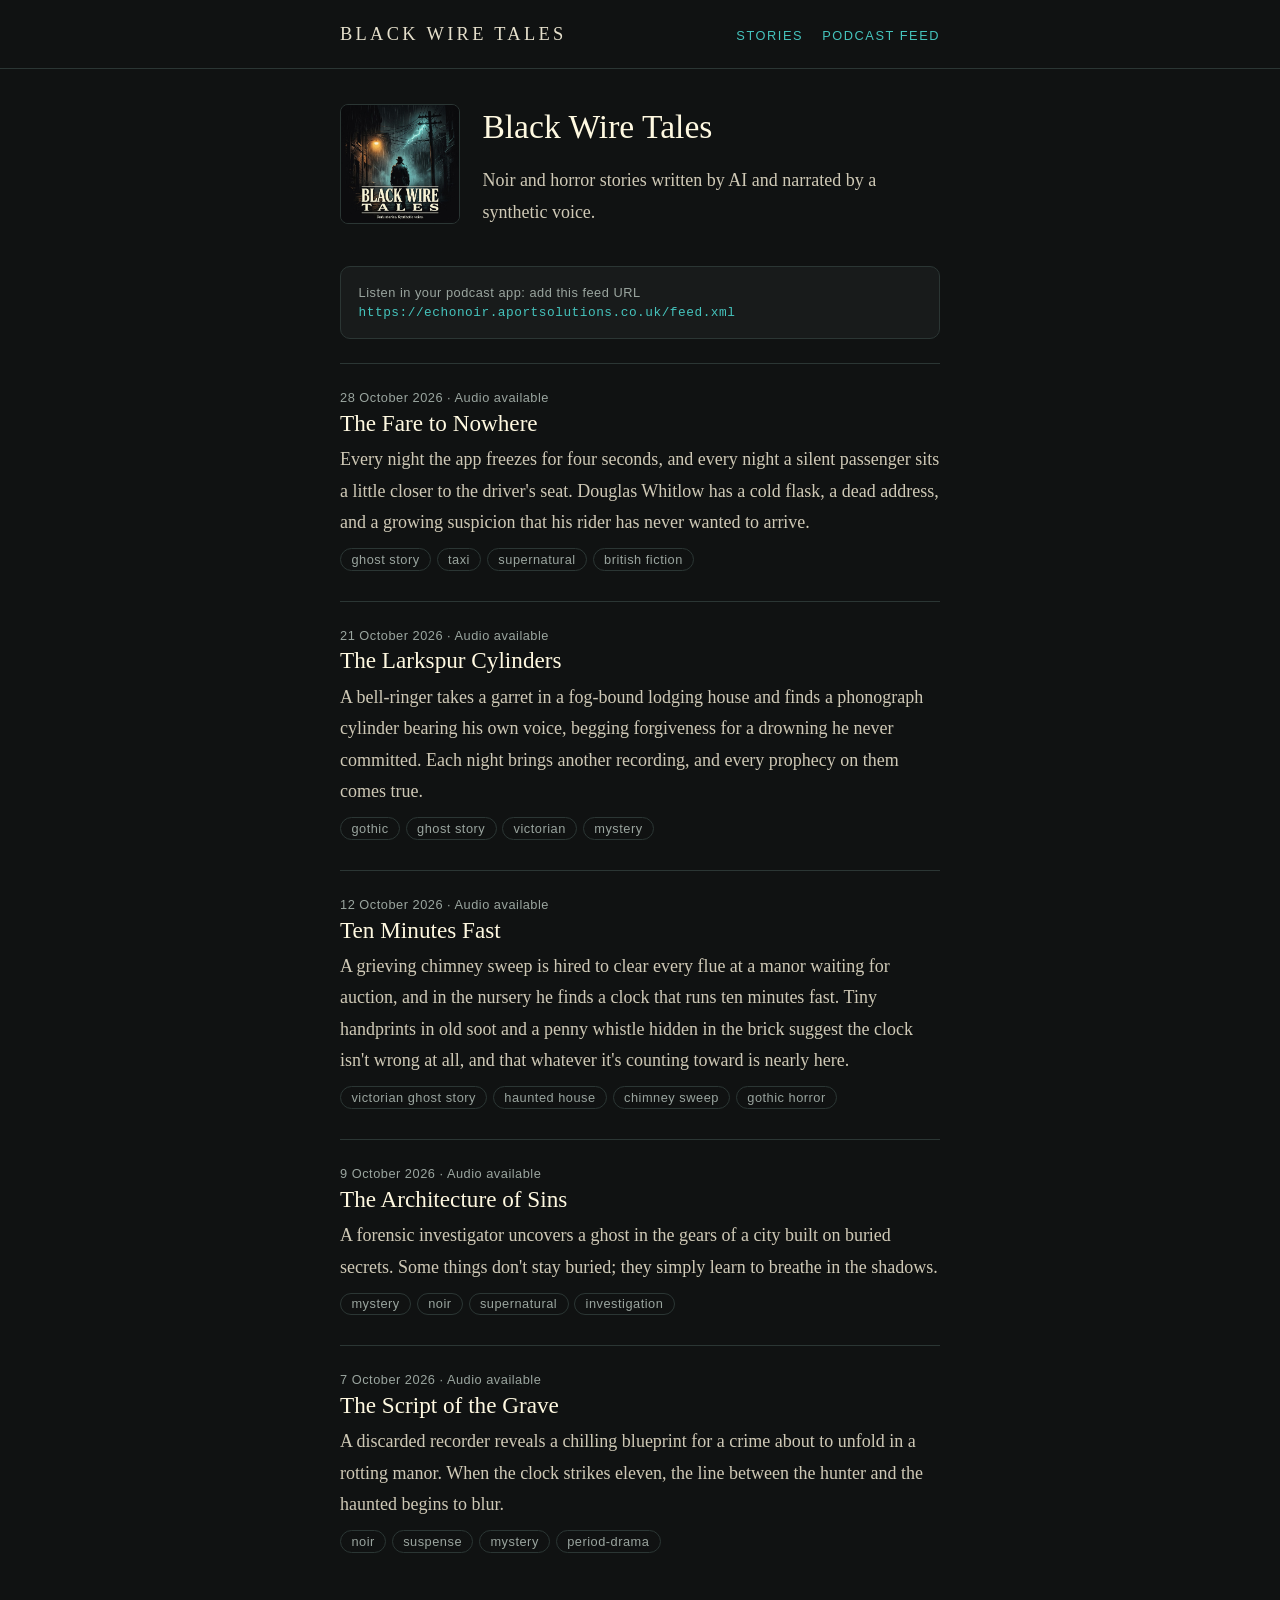
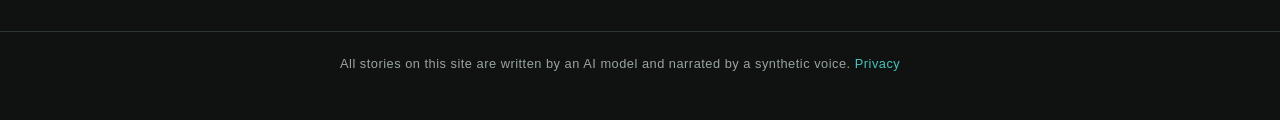
==== index.html @ 27f3968e "Publish" ====
<!doctype html>
<html lang="en-gb">
<head>
<meta charset="utf-8">
<meta name="viewport" content="width=device-width,initial-scale=1">
<meta name="theme-color" content="#101212">
<title>Black Wire Tales</title>
<meta name="description" content="Noir and horror stories written by AI and narrated by a synthetic voice.">
<meta property="og:title" content="Black Wire Tales">
<meta property="og:description" content="Noir and horror stories written by AI and narrated by a synthetic voice.">
<meta property="og:type" content="website">
<meta property="og:url" content="https://echonoir.aportsolutions.co.uk/">
<meta property="og:image" content="https://echonoir.aportsolutions.co.uk/cover.jpg">
<link rel="canonical" href="https://echonoir.aportsolutions.co.uk/">
<link rel="alternate" type="application/rss+xml" title="Black Wire Tales stories" href="blog.xml">
<link rel="alternate" type="application/rss+xml" title="Black Wire Tales podcast" href="feed.xml">
<link rel="stylesheet" href="style.css">
</head>
<body>
<header class="site"><div class="wrap">
<a class="brand" href="index.html">Black Wire Tales</a>
<nav><a href="index.html">Stories</a><a href="feed.xml">Podcast feed</a></nav>
</div></header>
<main class="wrap">
<section class="hero"><div class="herobox"><img src="cover.jpg" alt="Black Wire Tales cover art"><div>
<h1>Black Wire Tales</h1>
<p>Noir and horror stories written by AI and narrated by a synthetic voice.</p>
</div></div>
<div class="subscribe small">Listen in your podcast app: add this feed URL<br><code>https://echonoir.aportsolutions.co.uk/feed.xml</code></div>
</section>
<div class="card"><div class="meta">28 October 2026 &middot; Audio available</div><h2><a href="stories/2026-10-21-the-fare-to-nowhere/index.html">The Fare to Nowhere</a></h2><p>Every night the app freezes for four seconds, and every night a silent passenger sits a little closer to the driver&#x27;s seat. Douglas Whitlow has a cold flask, a dead address, and a growing suspicion that his rider has never wanted to arrive.</p><div class="tags"><span>ghost story</span><span>taxi</span><span>supernatural</span><span>british fiction</span></div></div>
<div class="card"><div class="meta">21 October 2026 &middot; Audio available</div><h2><a href="stories/2026-10-20-the-larkspur-cylinders/index.html">The Larkspur Cylinders</a></h2><p>A bell-ringer takes a garret in a fog-bound lodging house and finds a phonograph cylinder bearing his own voice, begging forgiveness for a drowning he never committed. Each night brings another recording, and every prophecy on them comes true.</p><div class="tags"><span>gothic</span><span>ghost story</span><span>victorian</span><span>mystery</span></div></div>
<div class="card"><div class="meta">12 October 2026 &middot; Audio available</div><h2><a href="stories/2026-10-12-ten-minutes-fast/index.html">Ten Minutes Fast</a></h2><p>A grieving chimney sweep is hired to clear every flue at a manor waiting for auction, and in the nursery he finds a clock that runs ten minutes fast. Tiny handprints in old soot and a penny whistle hidden in the brick suggest the clock isn&#x27;t wrong at all, and that whatever it&#x27;s counting toward is nearly here.</p><div class="tags"><span>victorian ghost story</span><span>haunted house</span><span>chimney sweep</span><span>gothic horror</span></div></div>
<div class="card"><div class="meta">9 October 2026 &middot; Audio available</div><h2><a href="stories/2026-10-07-the-architecture-of-sins/index.html">The Architecture of Sins</a></h2><p>A forensic investigator uncovers a ghost in the gears of a city built on buried secrets. Some things don&#x27;t stay buried; they simply learn to breathe in the shadows.</p><div class="tags"><span>mystery</span><span>noir</span><span>supernatural</span><span>investigation</span></div></div>
<div class="card"><div class="meta">7 October 2026 &middot; Audio available</div><h2><a href="stories/2026-10-05-the-script-of-the-grave/index.html">The Script of the Grave</a></h2><p>A discarded recorder reveals a chilling blueprint for a crime about to unfold in a rotting manor. When the clock strikes eleven, the line between the hunter and the haunted begins to blur.</p><div class="tags"><span>noir</span><span>suspense</span><span>mystery</span><span>period-drama</span></div></div>
</main>
<footer class="site"><div class="wrap small">All stories on this site are written by an AI model and narrated by a synthetic voice. <a href="privacy.html">Privacy</a></div></footer>
</body>
</html>
---- style.css ----
:root{--bg:#101212;--panel:#181b1b;--text:#e6e0cc;--head:#fff9e1;--soft:#cfc9b6;--muted:#9aa59f;--accent:#45c4bd;--glow:#e8b872;--line:#2b3634}
*{box-sizing:border-box}
html{color-scheme:dark}
body{margin:0;background:var(--bg);color:var(--text);font:18px/1.75 Georgia,"Iowan Old Style","Times New Roman",serif;
-webkit-text-size-adjust:100%}
a{color:var(--accent);text-decoration:none}
a:hover{text-decoration:underline}
.wrap{max-width:40rem;margin:0 auto;padding:0 1.25rem}
header.site{border-bottom:1px solid var(--line);padding:1.1rem 0;margin-bottom:2.2rem}
header.site .wrap{display:flex;justify-content:space-between;align-items:baseline;gap:1rem;flex-wrap:wrap}
header.site .brand{font-size:1.15rem;letter-spacing:.18em;text-transform:uppercase;color:var(--text)}
header.site nav a{margin-left:1.2rem;font:0.8rem/1 -apple-system,"Helvetica Neue",Arial,sans-serif;letter-spacing:.12em;text-transform:uppercase}
h1,h2{color:var(--head)}
h1{font-size:2.1rem;line-height:1.2;margin:.2rem 0 .6rem;font-weight:normal}
.card h2 a{color:var(--head)}.card h2 a:hover{color:var(--accent);text-decoration:none}
.herobox{display:flex;gap:1.4rem;align-items:flex-start}.herobox img{width:7.5rem;height:7.5rem;object-fit:cover;border-radius:8px;border:1px solid var(--line);flex:none}
.meta,.tags,.small{font:0.8rem/1.5 -apple-system,"Helvetica Neue",Arial,sans-serif;color:var(--muted);letter-spacing:.04em}
.lede{font-style:italic;color:var(--soft);margin:1rem 0 1.4rem}
.tags span{display:inline-block;border:1px solid var(--line);border-radius:999px;padding:.05rem .65rem;margin:0 .35rem .35rem 0}
.player{background:var(--panel);border:1px solid var(--line);border-radius:10px;padding:.9rem 1rem;margin:1.4rem 0 2rem}
.player audio{width:100%;margin-top:.5rem}
article p{margin:0 0 1.15em}
article .body p:first-child::first-letter{float:left;font-size:3.3rem;line-height:.9;padding:.25rem .5rem 0 0;color:var(--glow)}
.break{text-align:center;color:var(--glow);letter-spacing:.7em;margin:1.8rem 0}
.disclosure{border-top:1px solid var(--line);margin-top:2.6rem;padding-top:1rem}
.pager{display:flex;justify-content:space-between;gap:1rem;margin:2rem 0;font:0.9rem/1.4 -apple-system,"Helvetica Neue",Arial,sans-serif}
.card{border-top:1px solid var(--line);padding:1.5rem 0}
.card h2{font-size:1.45rem;line-height:1.25;margin:.1rem 0 .4rem;font-weight:normal}
.card p{margin:.4rem 0 .6rem;color:var(--soft)}
.hero{margin-bottom:1.5rem}
.hero p{color:var(--soft)}
.subscribe{background:var(--panel);border:1px solid var(--line);border-radius:10px;padding:1rem 1.1rem;margin:1.2rem 0 .5rem}
.subscribe code{word-break:break-all;color:var(--accent)}
footer.site{border-top:1px solid var(--line);margin-top:3rem;padding:1.4rem 0 3rem}
@media (max-width:520px){body{font-size:17px}h1{font-size:1.75rem}.herobox img{width:5.5rem;height:5.5rem}}
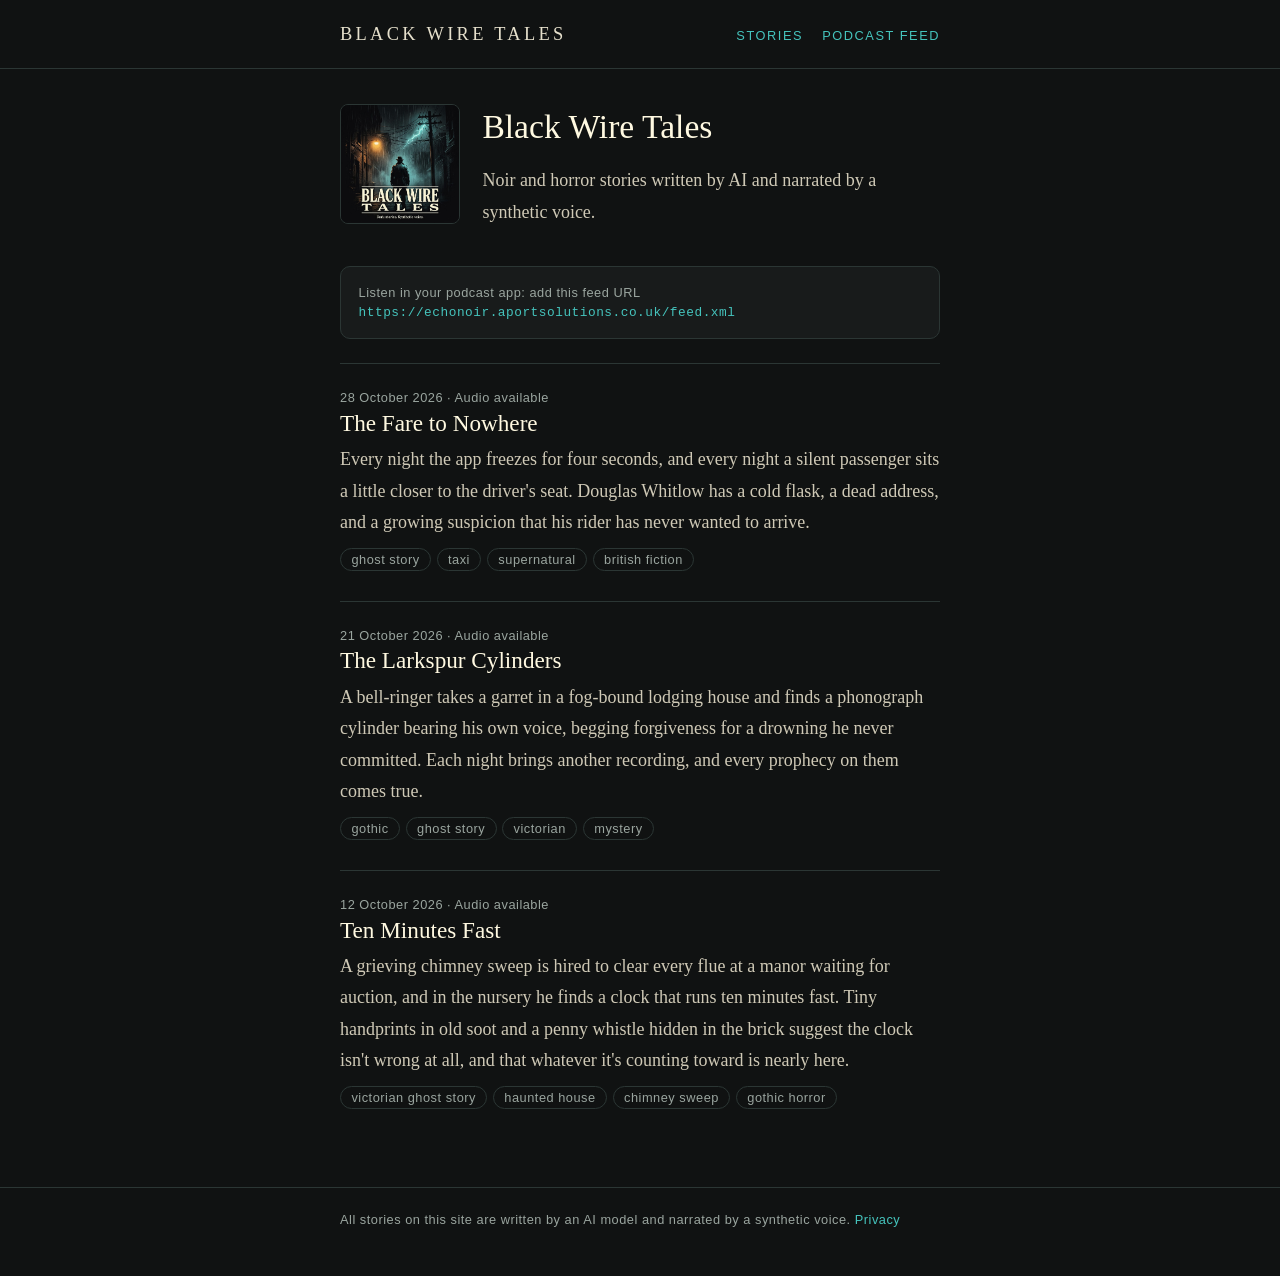
==== commit 1a21ba33: "Publish" ====
--- a/index.html
+++ b/index.html
@@ -31,8 +31,6 @@
 <div class="card"><div class="meta">28 October 2026 &middot; Audio available</div><h2><a href="stories/2026-10-21-the-fare-to-nowhere/index.html">The Fare to Nowhere</a></h2><p>Every night the app freezes for four seconds, and every night a silent passenger sits a little closer to the driver&#x27;s seat. Douglas Whitlow has a cold flask, a dead address, and a growing suspicion that his rider has never wanted to arrive.</p><div class="tags"><span>ghost story</span><span>taxi</span><span>supernatural</span><span>british fiction</span></div></div>
 <div class="card"><div class="meta">21 October 2026 &middot; Audio available</div><h2><a href="stories/2026-10-20-the-larkspur-cylinders/index.html">The Larkspur Cylinders</a></h2><p>A bell-ringer takes a garret in a fog-bound lodging house and finds a phonograph cylinder bearing his own voice, begging forgiveness for a drowning he never committed. Each night brings another recording, and every prophecy on them comes true.</p><div class="tags"><span>gothic</span><span>ghost story</span><span>victorian</span><span>mystery</span></div></div>
 <div class="card"><div class="meta">12 October 2026 &middot; Audio available</div><h2><a href="stories/2026-10-12-ten-minutes-fast/index.html">Ten Minutes Fast</a></h2><p>A grieving chimney sweep is hired to clear every flue at a manor waiting for auction, and in the nursery he finds a clock that runs ten minutes fast. Tiny handprints in old soot and a penny whistle hidden in the brick suggest the clock isn&#x27;t wrong at all, and that whatever it&#x27;s counting toward is nearly here.</p><div class="tags"><span>victorian ghost story</span><span>haunted house</span><span>chimney sweep</span><span>gothic horror</span></div></div>
-<div class="card"><div class="meta">9 October 2026 &middot; Audio available</div><h2><a href="stories/2026-10-07-the-architecture-of-sins/index.html">The Architecture of Sins</a></h2><p>A forensic investigator uncovers a ghost in the gears of a city built on buried secrets. Some things don&#x27;t stay buried; they simply learn to breathe in the shadows.</p><div class="tags"><span>mystery</span><span>noir</span><span>supernatural</span><span>investigation</span></div></div>
-<div class="card"><div class="meta">7 October 2026 &middot; Audio available</div><h2><a href="stories/2026-10-05-the-script-of-the-grave/index.html">The Script of the Grave</a></h2><p>A discarded recorder reveals a chilling blueprint for a crime about to unfold in a rotting manor. When the clock strikes eleven, the line between the hunter and the haunted begins to blur.</p><div class="tags"><span>noir</span><span>suspense</span><span>mystery</span><span>period-drama</span></div></div>
 </main>
 <footer class="site"><div class="wrap small">All stories on this site are written by an AI model and narrated by a synthetic voice. <a href="privacy.html">Privacy</a></div></footer>
 </body>
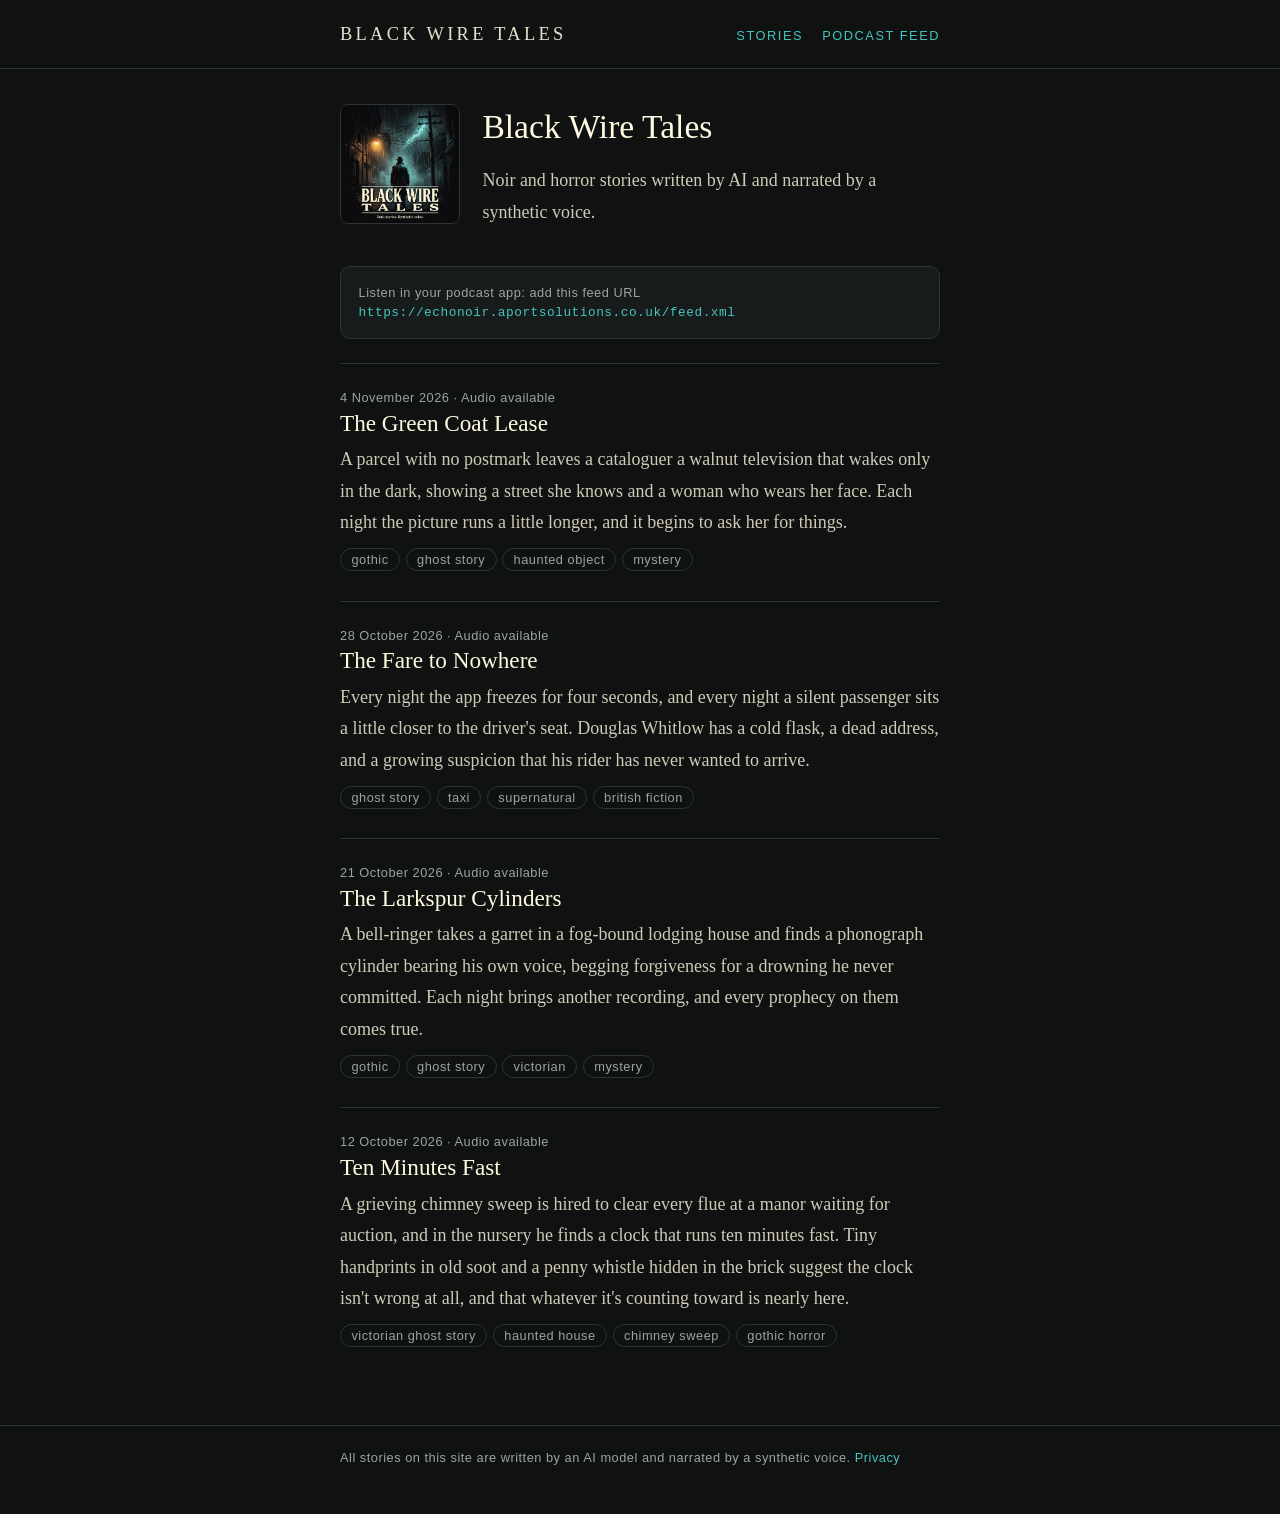
==== commit 7dd86c51: "Publish" ====
--- a/index.html
+++ b/index.html
@@ -28,6 +28,7 @@
 </div></div>
 <div class="subscribe small">Listen in your podcast app: add this feed URL<br><code>https://echonoir.aportsolutions.co.uk/feed.xml</code></div>
 </section>
+<div class="card"><div class="meta">4 November 2026 &middot; Audio available</div><h2><a href="stories/2026-10-29-the-green-coat-lease/index.html">The Green Coat Lease</a></h2><p>A parcel with no postmark leaves a cataloguer a walnut television that wakes only in the dark, showing a street she knows and a woman who wears her face. Each night the picture runs a little longer, and it begins to ask her for things.</p><div class="tags"><span>gothic</span><span>ghost story</span><span>haunted object</span><span>mystery</span></div></div>
 <div class="card"><div class="meta">28 October 2026 &middot; Audio available</div><h2><a href="stories/2026-10-21-the-fare-to-nowhere/index.html">The Fare to Nowhere</a></h2><p>Every night the app freezes for four seconds, and every night a silent passenger sits a little closer to the driver&#x27;s seat. Douglas Whitlow has a cold flask, a dead address, and a growing suspicion that his rider has never wanted to arrive.</p><div class="tags"><span>ghost story</span><span>taxi</span><span>supernatural</span><span>british fiction</span></div></div>
 <div class="card"><div class="meta">21 October 2026 &middot; Audio available</div><h2><a href="stories/2026-10-20-the-larkspur-cylinders/index.html">The Larkspur Cylinders</a></h2><p>A bell-ringer takes a garret in a fog-bound lodging house and finds a phonograph cylinder bearing his own voice, begging forgiveness for a drowning he never committed. Each night brings another recording, and every prophecy on them comes true.</p><div class="tags"><span>gothic</span><span>ghost story</span><span>victorian</span><span>mystery</span></div></div>
 <div class="card"><div class="meta">12 October 2026 &middot; Audio available</div><h2><a href="stories/2026-10-12-ten-minutes-fast/index.html">Ten Minutes Fast</a></h2><p>A grieving chimney sweep is hired to clear every flue at a manor waiting for auction, and in the nursery he finds a clock that runs ten minutes fast. Tiny handprints in old soot and a penny whistle hidden in the brick suggest the clock isn&#x27;t wrong at all, and that whatever it&#x27;s counting toward is nearly here.</p><div class="tags"><span>victorian ghost story</span><span>haunted house</span><span>chimney sweep</span><span>gothic horror</span></div></div>
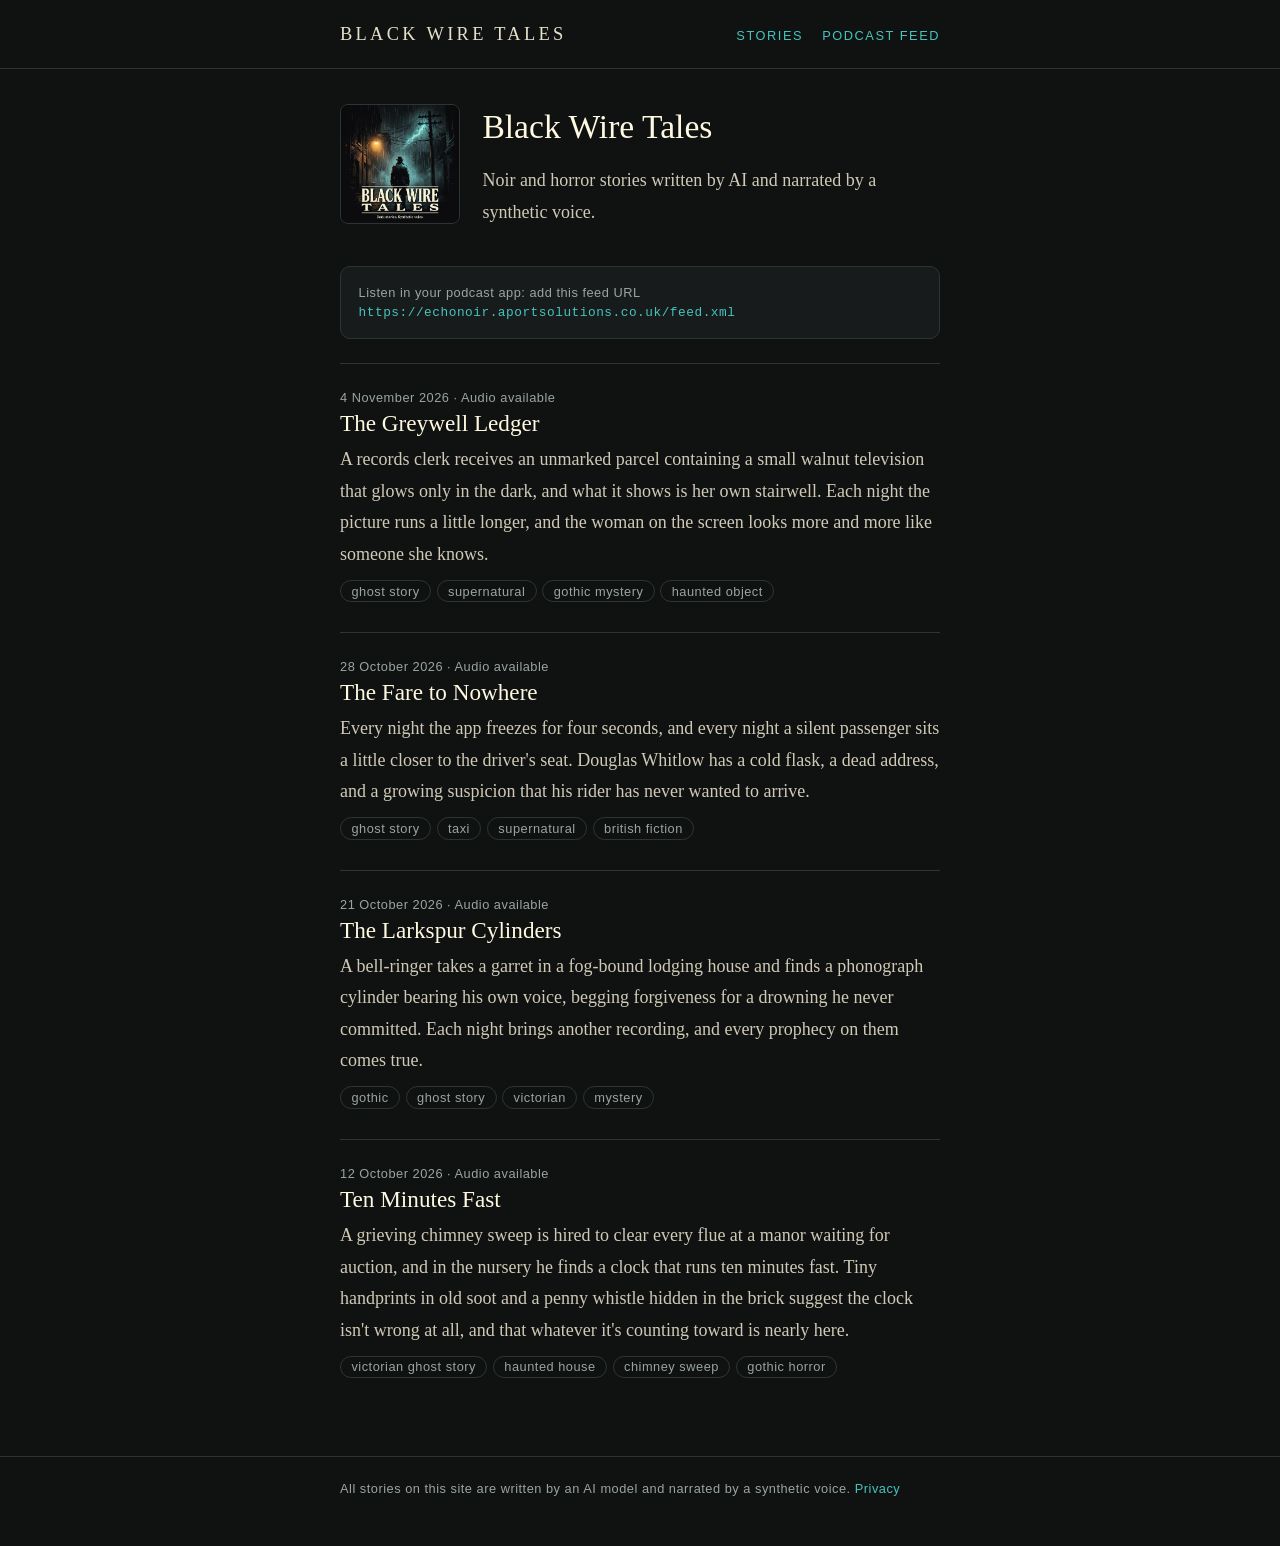
==== commit 71ea9081: "Publish" ====
--- a/index.html
+++ b/index.html
@@ -28,7 +28,7 @@
 </div></div>
 <div class="subscribe small">Listen in your podcast app: add this feed URL<br><code>https://echonoir.aportsolutions.co.uk/feed.xml</code></div>
 </section>
-<div class="card"><div class="meta">4 November 2026 &middot; Audio available</div><h2><a href="stories/2026-10-29-the-green-coat-lease/index.html">The Green Coat Lease</a></h2><p>A parcel with no postmark leaves a cataloguer a walnut television that wakes only in the dark, showing a street she knows and a woman who wears her face. Each night the picture runs a little longer, and it begins to ask her for things.</p><div class="tags"><span>gothic</span><span>ghost story</span><span>haunted object</span><span>mystery</span></div></div>
+<div class="card"><div class="meta">4 November 2026 &middot; Audio available</div><h2><a href="stories/2026-10-29-the-green-coat-lease/index.html">The Greywell Ledger</a></h2><p>A records clerk receives an unmarked parcel containing a small walnut television that glows only in the dark, and what it shows is her own stairwell. Each night the picture runs a little longer, and the woman on the screen looks more and more like someone she knows.</p><div class="tags"><span>ghost story</span><span>supernatural</span><span>gothic mystery</span><span>haunted object</span></div></div>
 <div class="card"><div class="meta">28 October 2026 &middot; Audio available</div><h2><a href="stories/2026-10-21-the-fare-to-nowhere/index.html">The Fare to Nowhere</a></h2><p>Every night the app freezes for four seconds, and every night a silent passenger sits a little closer to the driver&#x27;s seat. Douglas Whitlow has a cold flask, a dead address, and a growing suspicion that his rider has never wanted to arrive.</p><div class="tags"><span>ghost story</span><span>taxi</span><span>supernatural</span><span>british fiction</span></div></div>
 <div class="card"><div class="meta">21 October 2026 &middot; Audio available</div><h2><a href="stories/2026-10-20-the-larkspur-cylinders/index.html">The Larkspur Cylinders</a></h2><p>A bell-ringer takes a garret in a fog-bound lodging house and finds a phonograph cylinder bearing his own voice, begging forgiveness for a drowning he never committed. Each night brings another recording, and every prophecy on them comes true.</p><div class="tags"><span>gothic</span><span>ghost story</span><span>victorian</span><span>mystery</span></div></div>
 <div class="card"><div class="meta">12 October 2026 &middot; Audio available</div><h2><a href="stories/2026-10-12-ten-minutes-fast/index.html">Ten Minutes Fast</a></h2><p>A grieving chimney sweep is hired to clear every flue at a manor waiting for auction, and in the nursery he finds a clock that runs ten minutes fast. Tiny handprints in old soot and a penny whistle hidden in the brick suggest the clock isn&#x27;t wrong at all, and that whatever it&#x27;s counting toward is nearly here.</p><div class="tags"><span>victorian ghost story</span><span>haunted house</span><span>chimney sweep</span><span>gothic horror</span></div></div>
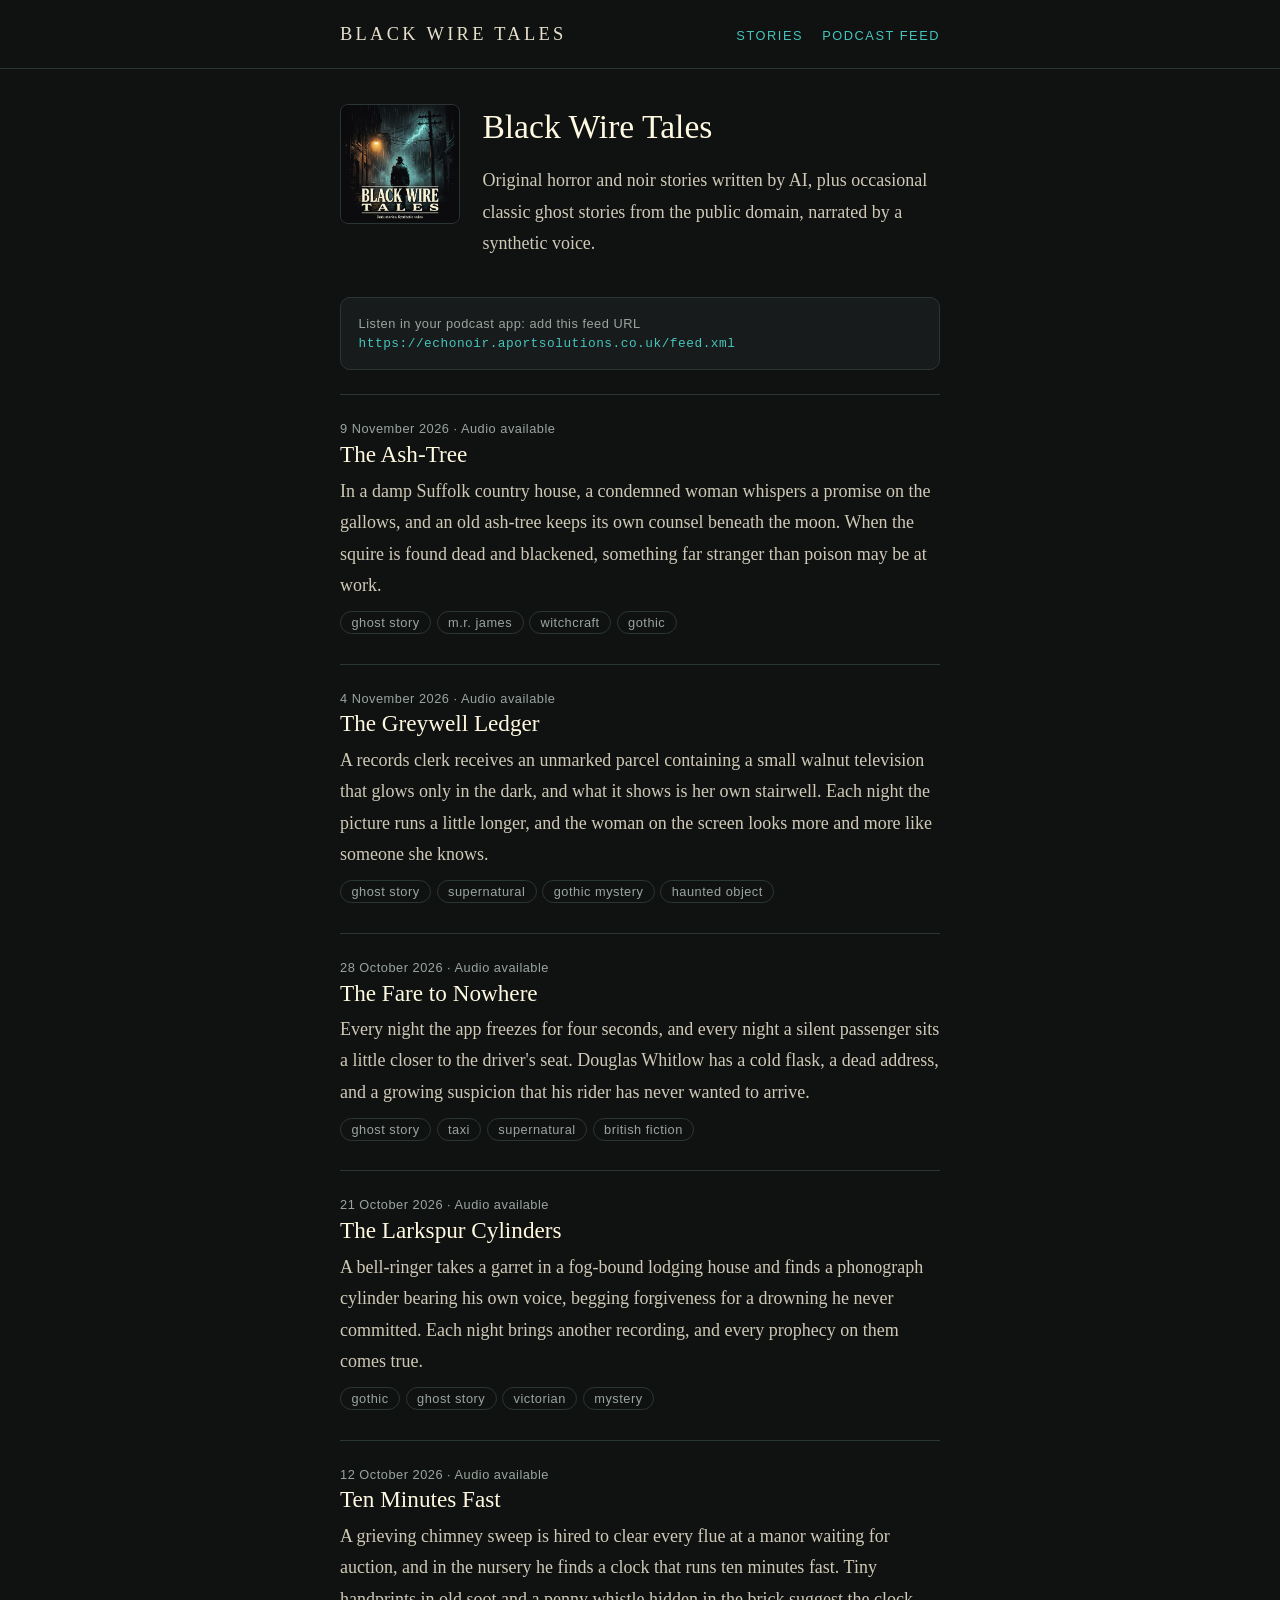
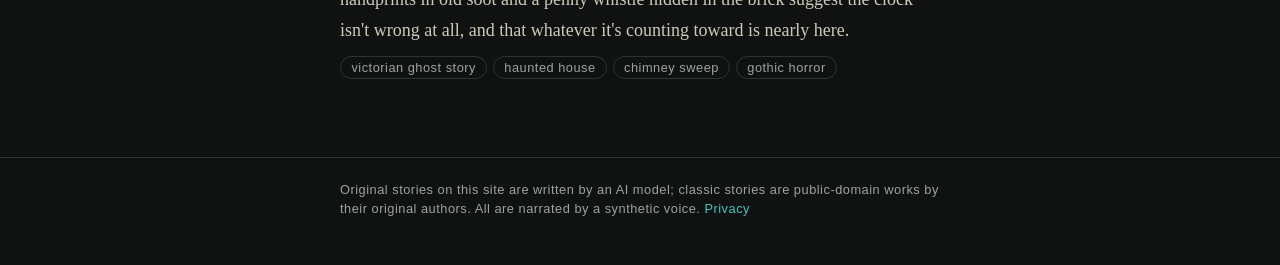
==== commit 9fb7260a: "Publish" ====
--- a/index.html
+++ b/index.html
@@ -5,9 +5,9 @@
 <meta name="viewport" content="width=device-width,initial-scale=1">
 <meta name="theme-color" content="#101212">
 <title>Black Wire Tales</title>
-<meta name="description" content="Noir and horror stories written by AI and narrated by a synthetic voice.">
+<meta name="description" content="Original horror and noir stories written by AI, plus occasional classic ghost stories from the public domain, narrated by a synthetic voice.">
 <meta property="og:title" content="Black Wire Tales">
-<meta property="og:description" content="Noir and horror stories written by AI and narrated by a synthetic voice.">
+<meta property="og:description" content="Original horror and noir stories written by AI, plus occasional classic ghost stories from the public domain, narrated by a synthetic voice.">
 <meta property="og:type" content="website">
 <meta property="og:url" content="https://echonoir.aportsolutions.co.uk/">
 <meta property="og:image" content="https://echonoir.aportsolutions.co.uk/cover.jpg">
@@ -24,15 +24,16 @@
 <main class="wrap">
 <section class="hero"><div class="herobox"><img src="cover.jpg" alt="Black Wire Tales cover art"><div>
 <h1>Black Wire Tales</h1>
-<p>Noir and horror stories written by AI and narrated by a synthetic voice.</p>
+<p>Original horror and noir stories written by AI, plus occasional classic ghost stories from the public domain, narrated by a synthetic voice.</p>
 </div></div>
 <div class="subscribe small">Listen in your podcast app: add this feed URL<br><code>https://echonoir.aportsolutions.co.uk/feed.xml</code></div>
 </section>
+<div class="card"><div class="meta">9 November 2026 &middot; Audio available</div><h2><a href="stories/2026-11-05-the-ash-tree/index.html">The Ash-Tree</a></h2><p>In a damp Suffolk country house, a condemned woman whispers a promise on the gallows, and an old ash-tree keeps its own counsel beneath the moon. When the squire is found dead and blackened, something far stranger than poison may be at work.</p><div class="tags"><span>ghost story</span><span>m.r. james</span><span>witchcraft</span><span>gothic</span></div></div>
 <div class="card"><div class="meta">4 November 2026 &middot; Audio available</div><h2><a href="stories/2026-10-29-the-green-coat-lease/index.html">The Greywell Ledger</a></h2><p>A records clerk receives an unmarked parcel containing a small walnut television that glows only in the dark, and what it shows is her own stairwell. Each night the picture runs a little longer, and the woman on the screen looks more and more like someone she knows.</p><div class="tags"><span>ghost story</span><span>supernatural</span><span>gothic mystery</span><span>haunted object</span></div></div>
 <div class="card"><div class="meta">28 October 2026 &middot; Audio available</div><h2><a href="stories/2026-10-21-the-fare-to-nowhere/index.html">The Fare to Nowhere</a></h2><p>Every night the app freezes for four seconds, and every night a silent passenger sits a little closer to the driver&#x27;s seat. Douglas Whitlow has a cold flask, a dead address, and a growing suspicion that his rider has never wanted to arrive.</p><div class="tags"><span>ghost story</span><span>taxi</span><span>supernatural</span><span>british fiction</span></div></div>
 <div class="card"><div class="meta">21 October 2026 &middot; Audio available</div><h2><a href="stories/2026-10-20-the-larkspur-cylinders/index.html">The Larkspur Cylinders</a></h2><p>A bell-ringer takes a garret in a fog-bound lodging house and finds a phonograph cylinder bearing his own voice, begging forgiveness for a drowning he never committed. Each night brings another recording, and every prophecy on them comes true.</p><div class="tags"><span>gothic</span><span>ghost story</span><span>victorian</span><span>mystery</span></div></div>
 <div class="card"><div class="meta">12 October 2026 &middot; Audio available</div><h2><a href="stories/2026-10-12-ten-minutes-fast/index.html">Ten Minutes Fast</a></h2><p>A grieving chimney sweep is hired to clear every flue at a manor waiting for auction, and in the nursery he finds a clock that runs ten minutes fast. Tiny handprints in old soot and a penny whistle hidden in the brick suggest the clock isn&#x27;t wrong at all, and that whatever it&#x27;s counting toward is nearly here.</p><div class="tags"><span>victorian ghost story</span><span>haunted house</span><span>chimney sweep</span><span>gothic horror</span></div></div>
 </main>
-<footer class="site"><div class="wrap small">All stories on this site are written by an AI model and narrated by a synthetic voice. <a href="privacy.html">Privacy</a></div></footer>
+<footer class="site"><div class="wrap small">Original stories on this site are written by an AI model; classic stories are public-domain works by their original authors. All are narrated by a synthetic voice. <a href="privacy.html">Privacy</a></div></footer>
 </body>
 </html>
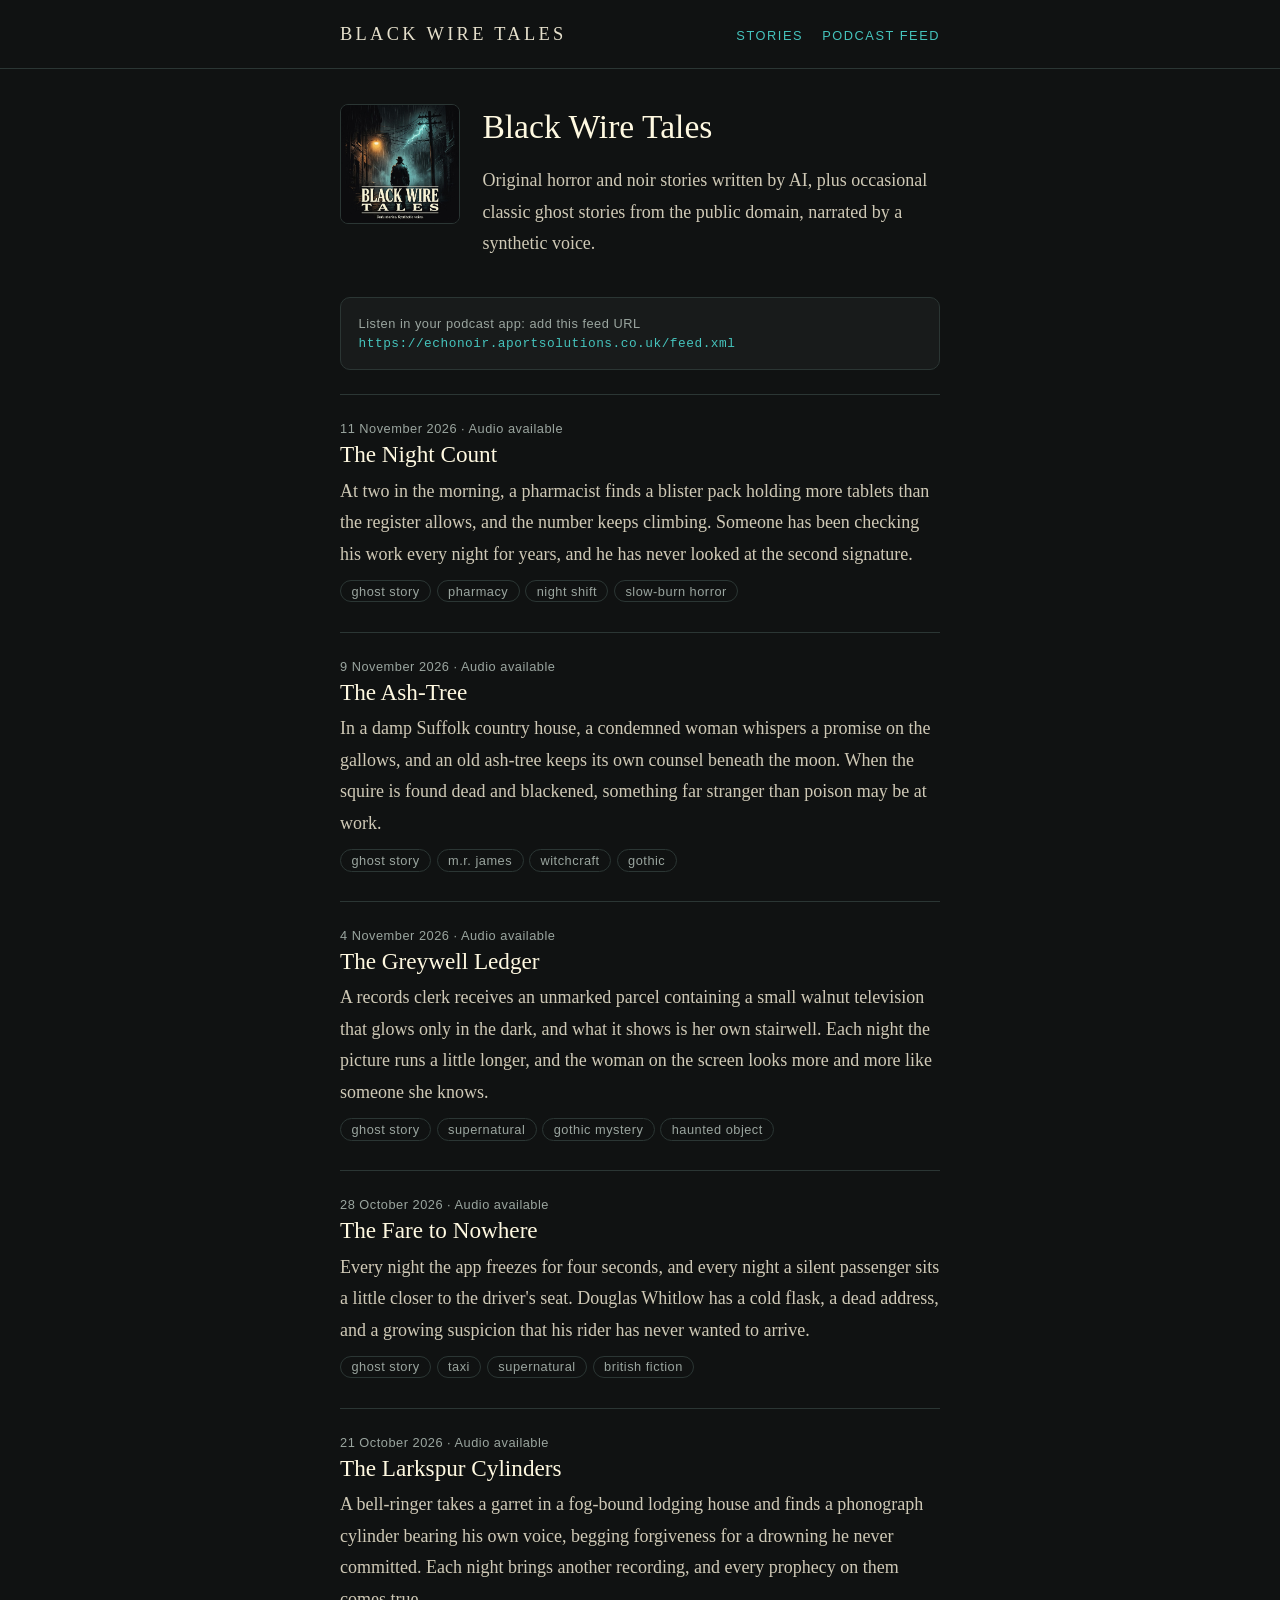
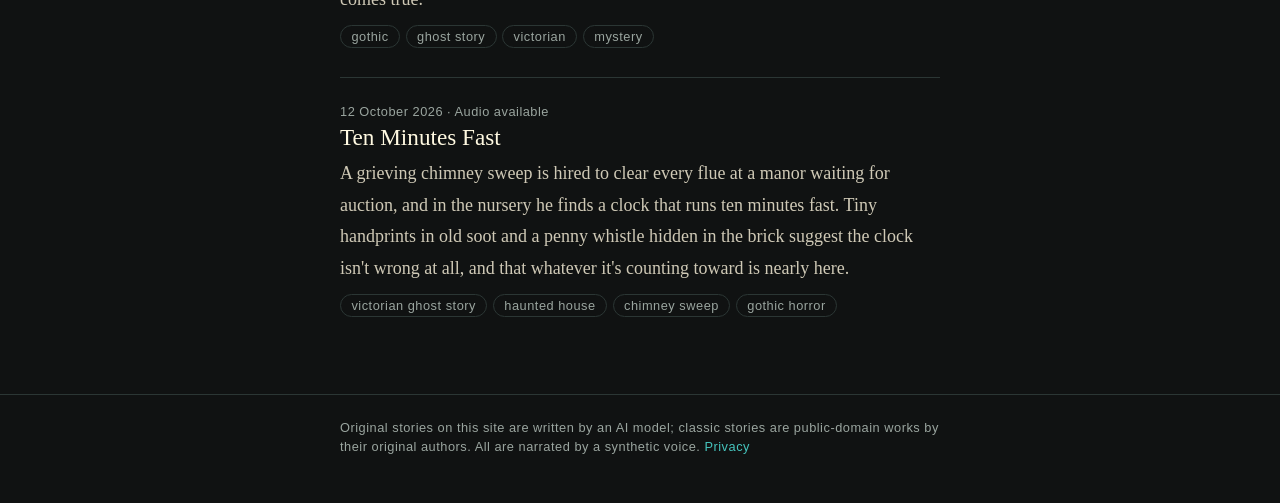
==== commit 8095d127: "Publish" ====
--- a/index.html
+++ b/index.html
@@ -28,6 +28,7 @@
 </div></div>
 <div class="subscribe small">Listen in your podcast app: add this feed URL<br><code>https://echonoir.aportsolutions.co.uk/feed.xml</code></div>
 </section>
+<div class="card"><div class="meta">11 November 2026 &middot; Audio available</div><h2><a href="stories/2026-11-09-the-night-count/index.html">The Night Count</a></h2><p>At two in the morning, a pharmacist finds a blister pack holding more tablets than the register allows, and the number keeps climbing. Someone has been checking his work every night for years, and he has never looked at the second signature.</p><div class="tags"><span>ghost story</span><span>pharmacy</span><span>night shift</span><span>slow-burn horror</span></div></div>
 <div class="card"><div class="meta">9 November 2026 &middot; Audio available</div><h2><a href="stories/2026-11-05-the-ash-tree/index.html">The Ash-Tree</a></h2><p>In a damp Suffolk country house, a condemned woman whispers a promise on the gallows, and an old ash-tree keeps its own counsel beneath the moon. When the squire is found dead and blackened, something far stranger than poison may be at work.</p><div class="tags"><span>ghost story</span><span>m.r. james</span><span>witchcraft</span><span>gothic</span></div></div>
 <div class="card"><div class="meta">4 November 2026 &middot; Audio available</div><h2><a href="stories/2026-10-29-the-green-coat-lease/index.html">The Greywell Ledger</a></h2><p>A records clerk receives an unmarked parcel containing a small walnut television that glows only in the dark, and what it shows is her own stairwell. Each night the picture runs a little longer, and the woman on the screen looks more and more like someone she knows.</p><div class="tags"><span>ghost story</span><span>supernatural</span><span>gothic mystery</span><span>haunted object</span></div></div>
 <div class="card"><div class="meta">28 October 2026 &middot; Audio available</div><h2><a href="stories/2026-10-21-the-fare-to-nowhere/index.html">The Fare to Nowhere</a></h2><p>Every night the app freezes for four seconds, and every night a silent passenger sits a little closer to the driver&#x27;s seat. Douglas Whitlow has a cold flask, a dead address, and a growing suspicion that his rider has never wanted to arrive.</p><div class="tags"><span>ghost story</span><span>taxi</span><span>supernatural</span><span>british fiction</span></div></div>
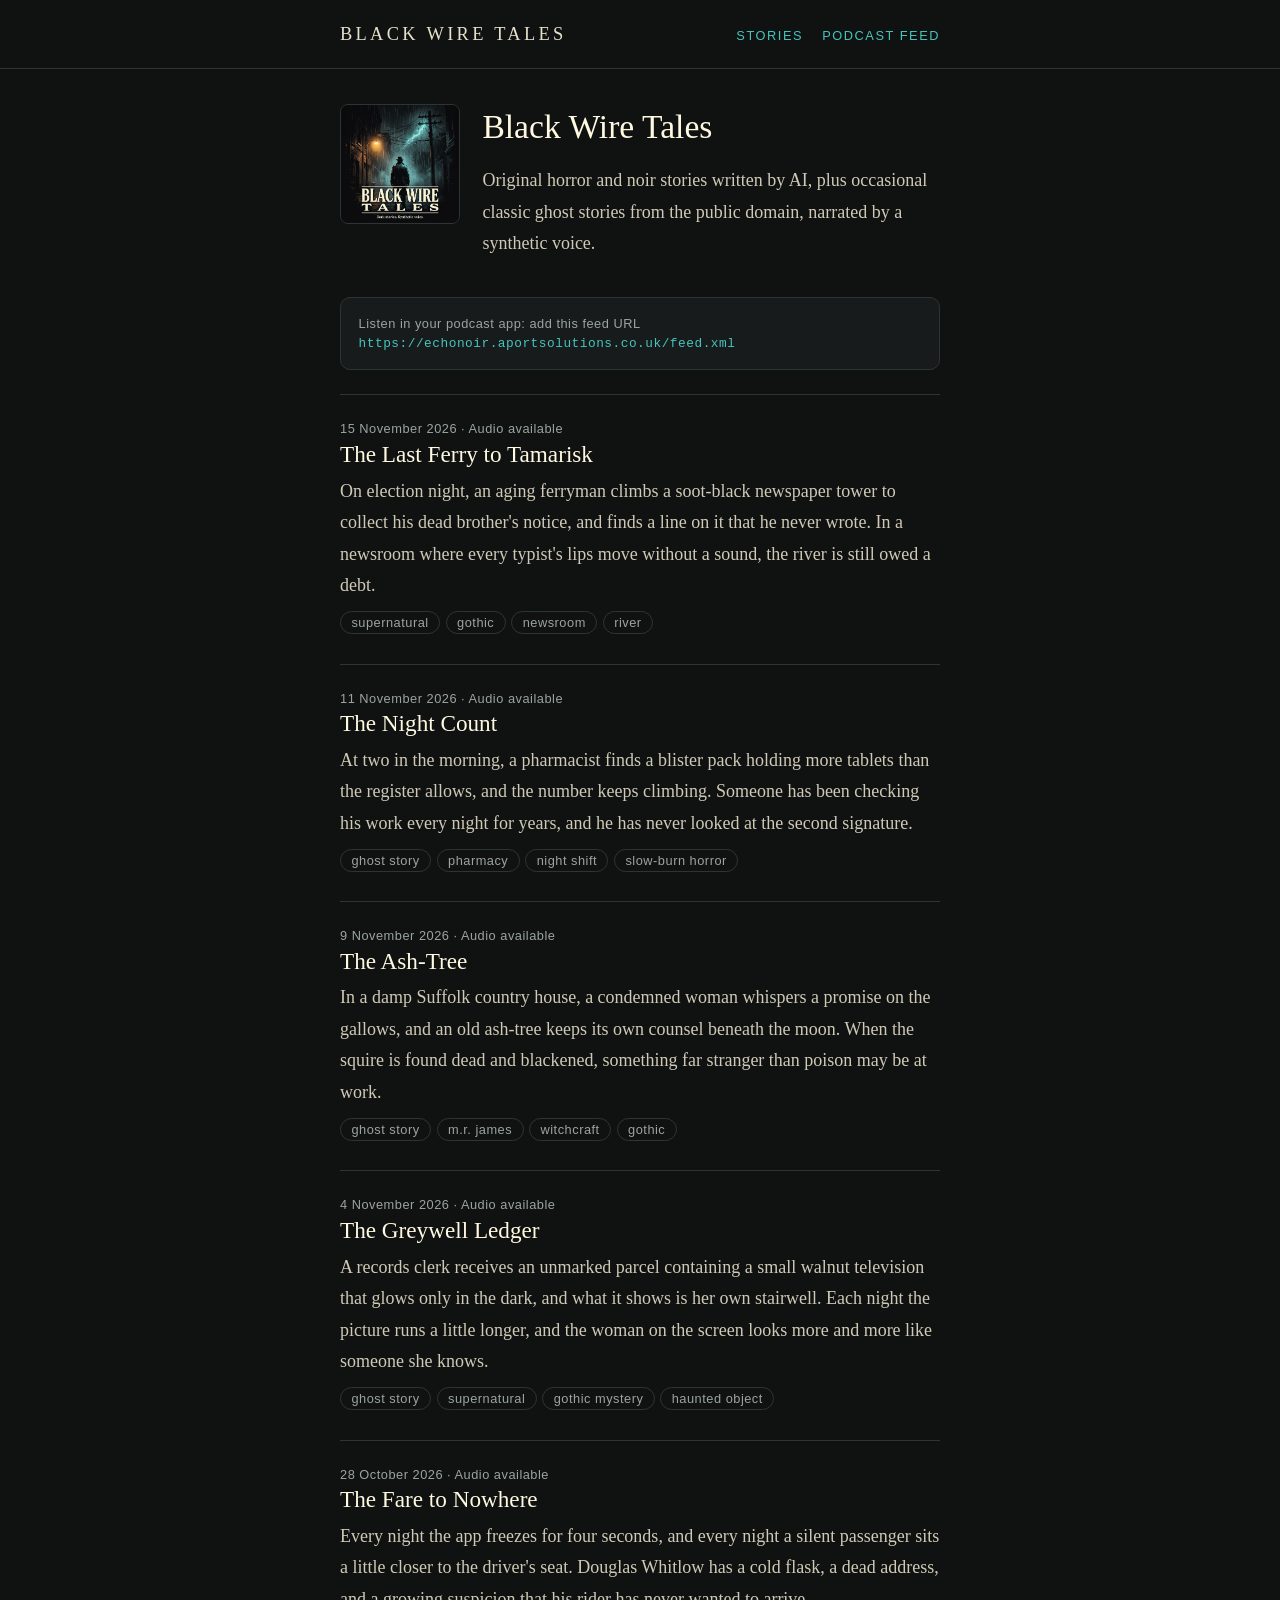
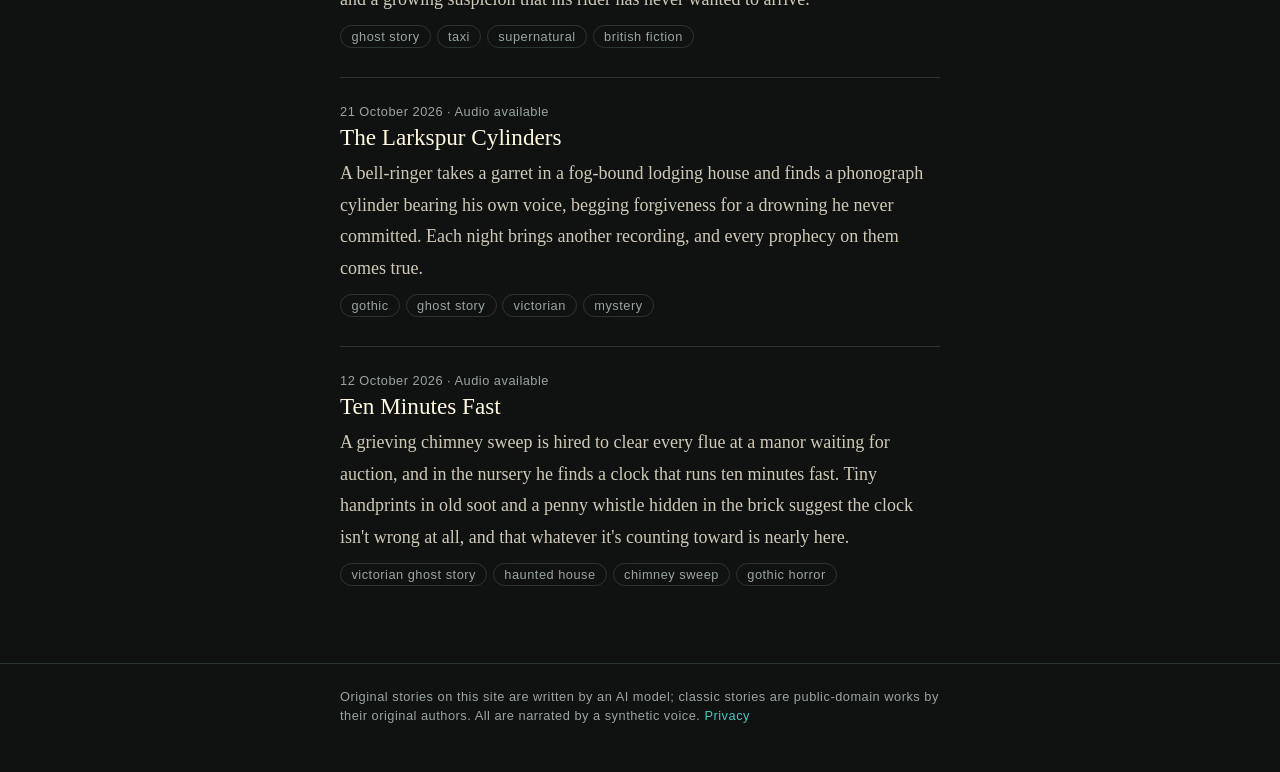
==== commit b853be64: "Publish" ====
--- a/index.html
+++ b/index.html
@@ -28,6 +28,7 @@
 </div></div>
 <div class="subscribe small">Listen in your podcast app: add this feed URL<br><code>https://echonoir.aportsolutions.co.uk/feed.xml</code></div>
 </section>
+<div class="card"><div class="meta">15 November 2026 &middot; Audio available</div><h2><a href="stories/2026-11-13-the-last-ferry-to-tamarisk/index.html">The Last Ferry to Tamarisk</a></h2><p>On election night, an aging ferryman climbs a soot-black newspaper tower to collect his dead brother&#x27;s notice, and finds a line on it that he never wrote. In a newsroom where every typist&#x27;s lips move without a sound, the river is still owed a debt.</p><div class="tags"><span>supernatural</span><span>gothic</span><span>newsroom</span><span>river</span></div></div>
 <div class="card"><div class="meta">11 November 2026 &middot; Audio available</div><h2><a href="stories/2026-11-09-the-night-count/index.html">The Night Count</a></h2><p>At two in the morning, a pharmacist finds a blister pack holding more tablets than the register allows, and the number keeps climbing. Someone has been checking his work every night for years, and he has never looked at the second signature.</p><div class="tags"><span>ghost story</span><span>pharmacy</span><span>night shift</span><span>slow-burn horror</span></div></div>
 <div class="card"><div class="meta">9 November 2026 &middot; Audio available</div><h2><a href="stories/2026-11-05-the-ash-tree/index.html">The Ash-Tree</a></h2><p>In a damp Suffolk country house, a condemned woman whispers a promise on the gallows, and an old ash-tree keeps its own counsel beneath the moon. When the squire is found dead and blackened, something far stranger than poison may be at work.</p><div class="tags"><span>ghost story</span><span>m.r. james</span><span>witchcraft</span><span>gothic</span></div></div>
 <div class="card"><div class="meta">4 November 2026 &middot; Audio available</div><h2><a href="stories/2026-10-29-the-green-coat-lease/index.html">The Greywell Ledger</a></h2><p>A records clerk receives an unmarked parcel containing a small walnut television that glows only in the dark, and what it shows is her own stairwell. Each night the picture runs a little longer, and the woman on the screen looks more and more like someone she knows.</p><div class="tags"><span>ghost story</span><span>supernatural</span><span>gothic mystery</span><span>haunted object</span></div></div>
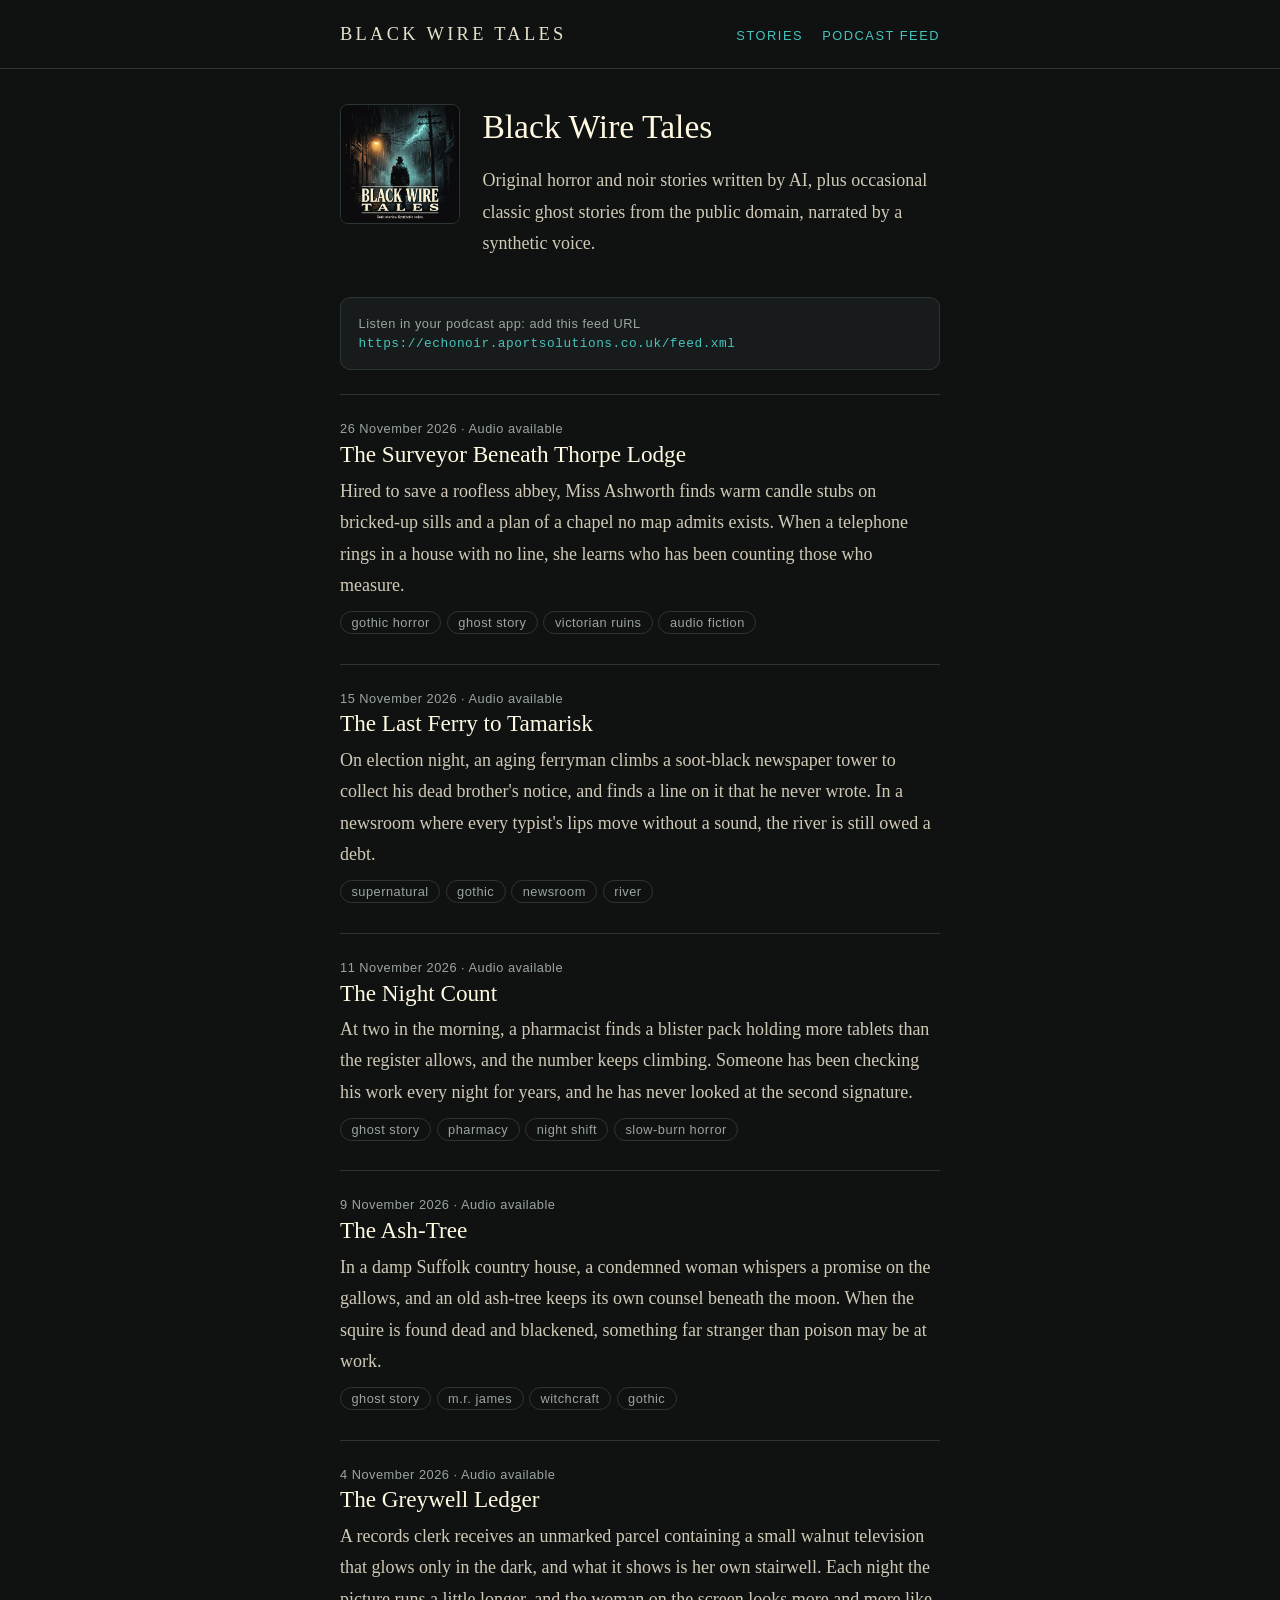
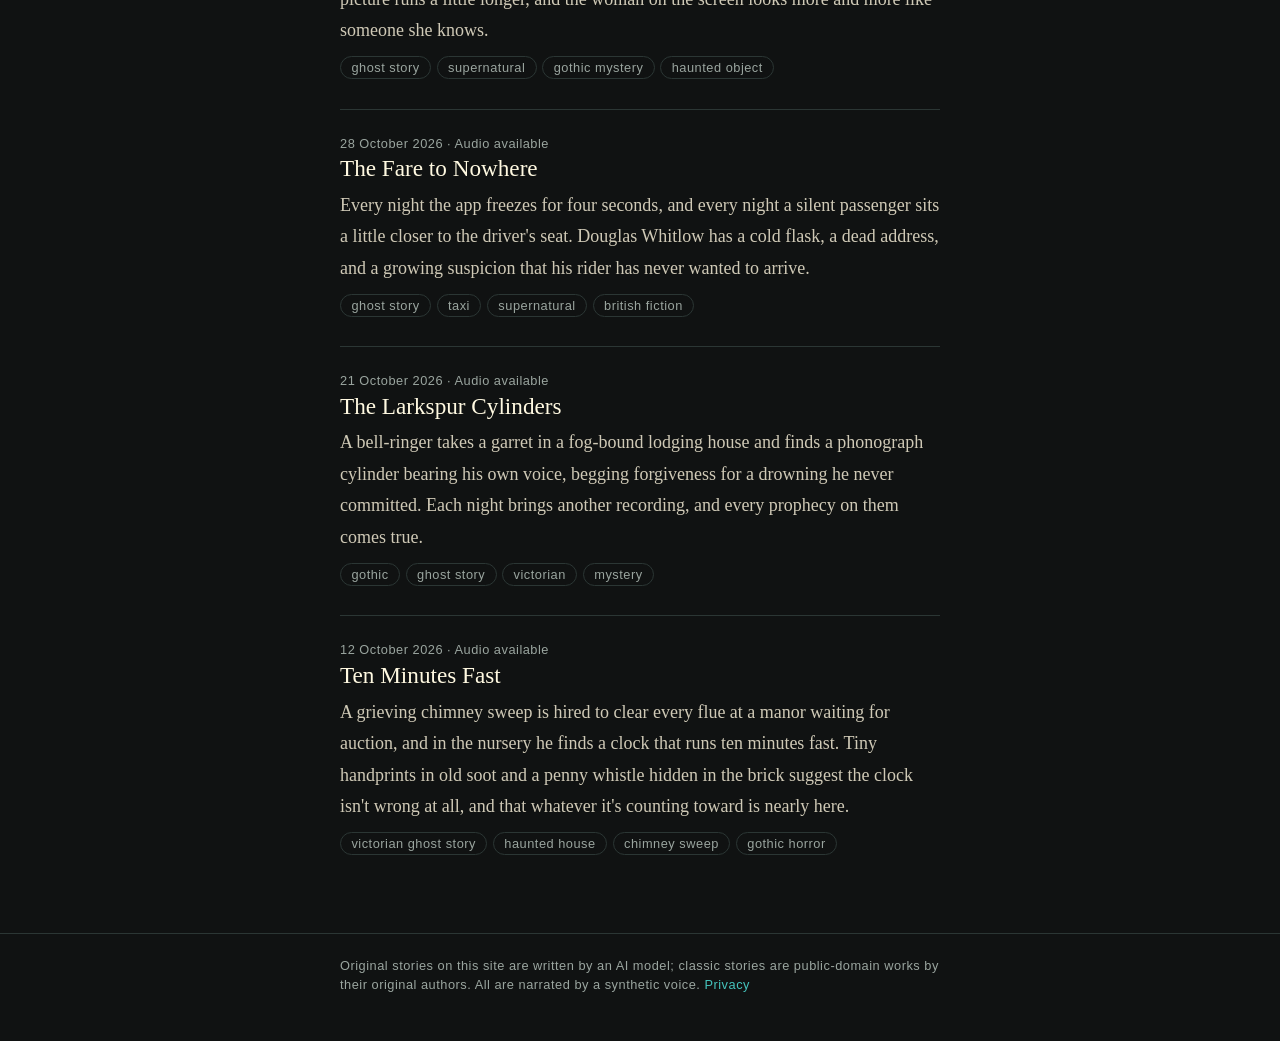
==== commit 74a31c43: "Publish" ====
--- a/index.html
+++ b/index.html
@@ -28,6 +28,7 @@
 </div></div>
 <div class="subscribe small">Listen in your podcast app: add this feed URL<br><code>https://echonoir.aportsolutions.co.uk/feed.xml</code></div>
 </section>
+<div class="card"><div class="meta">26 November 2026 &middot; Audio available</div><h2><a href="stories/2026-11-13-the-surveyor-beneath-thorpe-lodge/index.html">The Surveyor Beneath Thorpe Lodge</a></h2><p>Hired to save a roofless abbey, Miss Ashworth finds warm candle stubs on bricked-up sills and a plan of a chapel no map admits exists. When a telephone rings in a house with no line, she learns who has been counting those who measure.</p><div class="tags"><span>gothic horror</span><span>ghost story</span><span>victorian ruins</span><span>audio fiction</span></div></div>
 <div class="card"><div class="meta">15 November 2026 &middot; Audio available</div><h2><a href="stories/2026-11-13-the-last-ferry-to-tamarisk/index.html">The Last Ferry to Tamarisk</a></h2><p>On election night, an aging ferryman climbs a soot-black newspaper tower to collect his dead brother&#x27;s notice, and finds a line on it that he never wrote. In a newsroom where every typist&#x27;s lips move without a sound, the river is still owed a debt.</p><div class="tags"><span>supernatural</span><span>gothic</span><span>newsroom</span><span>river</span></div></div>
 <div class="card"><div class="meta">11 November 2026 &middot; Audio available</div><h2><a href="stories/2026-11-09-the-night-count/index.html">The Night Count</a></h2><p>At two in the morning, a pharmacist finds a blister pack holding more tablets than the register allows, and the number keeps climbing. Someone has been checking his work every night for years, and he has never looked at the second signature.</p><div class="tags"><span>ghost story</span><span>pharmacy</span><span>night shift</span><span>slow-burn horror</span></div></div>
 <div class="card"><div class="meta">9 November 2026 &middot; Audio available</div><h2><a href="stories/2026-11-05-the-ash-tree/index.html">The Ash-Tree</a></h2><p>In a damp Suffolk country house, a condemned woman whispers a promise on the gallows, and an old ash-tree keeps its own counsel beneath the moon. When the squire is found dead and blackened, something far stranger than poison may be at work.</p><div class="tags"><span>ghost story</span><span>m.r. james</span><span>witchcraft</span><span>gothic</span></div></div>
